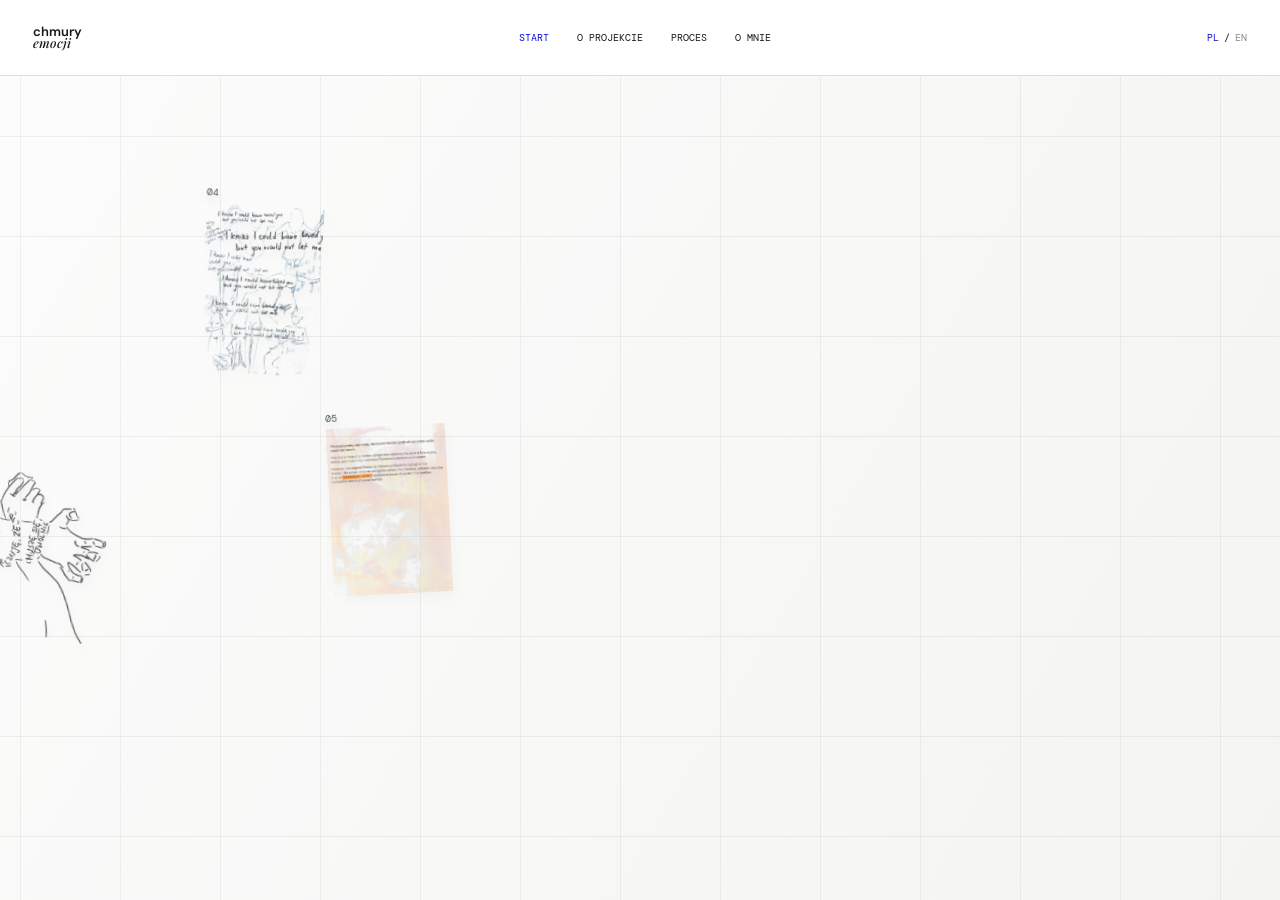
==== index.html @ e8b68620 "Initial commit" ====
<!doctype html>
<html lang="pl">
  <head>
    <meta charset="UTF-8" />
    <meta name="viewport" content="width=device-width, initial-scale=1.0" />
    <meta name="description" content="Interaktywna przestrzeń instalacji artystycznej." />
    <title>chmury emocji — start</title>
    <link rel="preconnect" href="https://fonts.googleapis.com" />
    <link rel="preconnect" href="https://fonts.gstatic.com" crossorigin />
    <link href="https://fonts.googleapis.com/css2?family=DM+Mono:wght@400;500&family=DM+Sans:opsz,wght@9..40,400;9..40,500;9..40,600&family=Playfair+Display:ital,wght@0,500;0,600;1,500&display=swap" rel="stylesheet" />
    <link rel="stylesheet" href="style.css" />
  </head>
  <body class="gallery-page" data-title-pl="chmury emocji — start" data-title-en="emotional clouds — start">
    <header class="gallery-header"><a class="logo" href="index.html">chmury<br /><em>emocji</em></a><nav><a class="active" href="index.html" data-i18n="nav-start">start</a><a href="o-projekcie.html" data-i18n="nav-about">o projekcie</a><a href="proces.html" data-i18n="nav-process">proces</a><a href="o-mnie.html" data-i18n="nav-me">o mnie</a></nav><div class="language-switch" aria-label="Wybór języka"><button type="button" data-lang="pl">PL</button><span>/</span><button type="button" data-lang="en">EN</button></div></header>
    <main class="gallery-main">
      <section class="viewport" id="viewport" aria-label="Interaktywna plansza instalacji">
        <div class="canvas" id="canvas">
          <div class="canvas-line vertical"></div><div class="canvas-line horizontal"></div>
          <button class="work w01" data-work="1" style="--x:650px;--y:430px;--w:168px;--h:238px"><img src="public/assets/works/01.png" alt="Grafika 1" /><span>01</span></button>
          <button class="work w02" data-work="2" style="--x:875px;--y:480px;--w:200px;--h:280px"><img src="public/assets/works/02.png" alt="Grafika 2" /><span>02</span></button>
          <button class="work w03" data-work="3" style="--x:1140px;--y:550px;--w:180px;--h:260px"><img src="public/assets/works/03.png" alt="Grafika 3" /><span>03</span></button>
          <button class="work w04" data-work="4" style="--x:1380px;--y:370px;--w:119px;--h:168px"><img src="public/assets/works/04.png" alt="Grafika 4" /><span>04</span></button>
          <button class="work w05" data-work="5" style="--x:1510px;--y:590px;--w:119px;--h:168px"><img src="public/assets/works/05.png" alt="Grafika 5" /><span>05</span></button>
          <button class="work w12" data-work="12" style="--x:690px;--y:1240px;--w:280px;--h:396px"><img src="public/assets/works/12.png" alt="Grafika 12" /><span>12</span></button>
          <button class="work w13" data-work="13" style="--x:1040px;--y:1400px;--w:180px;--h:254px"><img src="public/assets/works/13.png" alt="Grafika 13" /><span>13</span></button>
          <button class="work w14" data-work="14" style="--x:1300px;--y:1230px;--w:100px;--h:141px"><img src="public/assets/works/14.png" alt="Grafika 14" /><span>14</span></button>
          <button class="work w15" data-work="15" style="--x:1480px;--y:1460px;--w:84px;--h:119px"><img src="public/assets/works/15.png" alt="Grafika 15" /><span>15</span></button>
          <button class="work w16" data-work="16" style="--x:1640px;--y:1220px;--w:104px;--h:144px"><img src="public/assets/works/16.png" alt="Grafika 16" /><span>16</span></button>
          <button class="work w17" data-work="17" style="--x:1830px;--y:1390px;--w:180px;--h:260px"><img src="public/assets/works/17.png" alt="Grafika 17" /><span>17</span></button>
          <button class="work w18" data-work="18" style="--x:2080px;--y:1190px;--w:180px;--h:260px"><img src="public/assets/works/18.png" alt="Grafika 18" /><span>18</span></button>
        </div>
      </section>
    </main>
    <dialog class="work-modal" id="workModal"><button class="modal-close" aria-label="Zamknij" data-i18n-aria="close">×</button><div class="modal-work"><img id="modalImage" src="" alt="" /><div class="modal-pager"><button id="previousWork" aria-label="Poprzednia praca">‹</button><span id="pageDots"></span><button id="nextWork" aria-label="Następna praca">›</button></div></div><div class="modal-info"><p id="modalNumber" class="mono">grafika 01 / 18</p><h1 id="modalTitle" data-i18n="modal-artwork">Grafika</h1><div class="modal-description"><p id="modalText" data-i18n="modal-text">Opis pracy do uzupełnienia.</p><p id="modalDetails" data-i18n="modal-details"></p></div><p class="modal-technique" id="modalTechnique" data-i18n="modal-technique"></p></div></dialog>
    <script src="language.js"></script>
    <script src="script.js"></script>
  </body>
</html>
---- style.css ----
:root {
  --ink: #171717;
  --paper: #fff;
  --blue: #080cda;
  --line: #dedede;
  --soft: #f6f6f3;
}

* { box-sizing: border-box; }

html, body {
  min-height: 100%;
  margin: 0;
  background: var(--paper);
  color: var(--ink);
  font-family: 'DM Sans', Arial, sans-serif;
}

button { font: inherit; }

.mono {
  font: 10px 'DM Mono', monospace;
  letter-spacing: .04em;
  text-transform: uppercase;
}

.logo {
  color: var(--ink);
  font-size: 13px;
  font-weight: 600;
  line-height: .85;
  text-decoration: none;
}

.logo em, h1 em, h2 em {
  font-family: 'Playfair Display', Georgia, serif;
  font-weight: 500;
}

.gallery-page { overflow: hidden; }

.gallery-header, .info-nav {
  align-items: center;
  background: #fffffff0;
  border-bottom: 1px solid var(--line);
  display: flex;
  height: 76px;
  justify-content: space-between;
  padding: 0 33px;
}

.gallery-header {
  inset: 0 0 auto;
  position: fixed;
  z-index: 10;
  backdrop-filter: blur(7px);
}

.gallery-header nav, .info-nav nav {
  display: flex;
  gap: 28px;
  font: 10px 'DM Mono', monospace;
  text-transform: uppercase;
}

.gallery-header nav a, .info-nav nav a {
  color: var(--ink);
  text-decoration: none;
}

.gallery-header nav .active, .info-nav nav .active { color: var(--blue); }

.language-switch {
  align-items: center;
  display: flex;
  font: 10px 'DM Mono', monospace;
  gap: 5px;
}

.language-switch button {
  background: none;
  border: 0;
  color: #8a8a8a;
  cursor: pointer;
  font: inherit;
  padding: 3px 0;
}

.language-switch button.active { color: var(--blue); }

.gallery-main {
  height: 100svh;
  padding-top: 76px;
  position: relative;
}

.viewport {
  background: linear-gradient(120deg, #fcfcfc, #f4f4f2);
  cursor: grab;
  height: 100%;
  overflow: hidden;
  position: relative;
  touch-action: none;
  width: 100%;
}

.viewport.dragging { cursor: grabbing; }

.canvas {
  background-image: linear-gradient(#1111110e 1px, transparent 1px), linear-gradient(90deg, #1111110e 1px, transparent 1px);
  background-size: 100px 100px;
  height: 2600px;
  position: absolute;
  transform: translate(-1180px, -240px);
  width: 5200px;
}

.canvas-line { background: #11111115; position: absolute; }
.canvas-line.vertical { height: 100%; left: 50%; width: 1px; }
.canvas-line.horizontal { height: 1px; top: 50%; width: 100%; }

.work {
  background: transparent;
  border: 0;
  cursor: pointer;
  filter: drop-shadow(1px 5px 5px #0002);
  height: var(--h);
  left: var(--x);
  padding: 0;
  position: absolute;
  top: var(--y);
  transition: filter .2s, transform .2s;
  width: var(--w);
}

.work img {
  display: block;
  height: 100%;
  mix-blend-mode: multiply;
  object-fit: fill;
  opacity: .82;
  width: 100%;
}

.work span {
  color: #555;
  font: 10px 'DM Mono', monospace;
  left: 0;
  position: absolute;
  top: -17px;
}

.work:hover, .work:focus-visible {
  filter: drop-shadow(2px 10px 8px #0004);
  outline: 0;
  transform: scale(1.06);
  z-index: 5;
}

.work:hover img, .work:focus-visible img { opacity: 1; }
.w01 { rotate: -2deg; }.w02 { rotate: 2deg; }.w03 { rotate: -5deg; }.w04 { rotate: 4deg; }
.w05 { rotate: -3deg; }.w06 { rotate: 1deg; }.w07 { rotate: 3deg; }.w08 { rotate: -4deg; }
.w09 { rotate: 5deg; }.w10 { rotate: -2deg; }.w11 { rotate: 3deg; }.w12 { rotate: -1deg; }
.w13 { rotate: 4deg; }.w14 { rotate: -3deg; }.w15 { rotate: 2deg; }.w16 { rotate: -5deg; }
.w17 { rotate: 1deg; }.w18 { rotate: -3deg; }

.work-modal {
  background: #fff;
  border: 0;
  border-radius: 0;
  box-shadow: 0 20px 50px #0004;
  grid-template-columns: 46% 54%;
  height: min(650px, 82vh);
  padding: 0;
  width: min(1050px, 90vw);
}

.work-modal[open] { display: grid; }
.work-modal::backdrop { background: #111b; backdrop-filter: blur(3px); }

.modal-close {
  align-items: center;
  background: #fff;
  border: 0;
  color: var(--ink);
  cursor: pointer;
  display: grid;
  font: 26px/1 Arial;
  height: 34px;
  position: absolute;
  right: 14px;
  top: 14px;
  width: 34px;
  z-index: 2;
}

.modal-work {
  background: #f9f9f7;
  display: grid;
  min-width: 0;
  padding: 48px;
  place-items: center;
  position: relative;
}

.modal-work > img { max-height: 100%; max-width: 100%; object-fit: contain; }

.modal-pager {
  align-items: center;
  bottom: 27px;
  display: flex;
  gap: 14px;
  position: absolute;
  right: 28px;
}

.modal-pager button {
  background: none;
  border: 0;
  color: var(--blue);
  cursor: pointer;
  font-size: 45px;
  line-height: .5;
}

.modal-pager span { color: var(--blue); font: 18px 'DM Mono', monospace; letter-spacing: 8px; }

.modal-info { color: var(--blue); display: flex; flex-direction: column; padding: 72px 56px 40px; }
.modal-info h1 { font: 600 clamp(43px, 5vw, 72px)/.88 'DM Sans', sans-serif; letter-spacing: -.06em; margin: 15px 0 50px; }
.modal-description { font-size: 17px; line-height: 1.58; max-width: 390px; }
.modal-description p { margin: 0 0 22px; }
.modal-technique { font-size: 14px; font-weight: 500; margin-top: auto; }

.content-page { margin: auto; max-width: 1440px; }

.page-intro {
  border-bottom: 1px solid var(--line);
  display: grid;
  gap: 5vw;
  grid-template-columns: 25% 1fr;
  min-height: 66vh;
  padding: 11vw 8vw;
}

.page-intro h1, .about-copy h1 {
  font: 500 clamp(56px, 8vw, 120px)/.84 'Playfair Display', Georgia, serif;
  letter-spacing: -.07em;
  margin: 0 0 40px;
}

.page-intro div > p { font-size: 17px; line-height: 1.6; max-width: 590px; }

.project-media {
  display: grid;
  gap: 18px;
  grid-template-columns: repeat(2, minmax(0, 1fr));
  padding: 5vw 8vw 10vw;
}

.project-media figure { margin: 0; }
.project-media img { display: block; height: 360px; object-fit: cover; width: 100%; }
.project-media figcaption { font: 10px 'DM Mono', monospace; margin-top: 9px; text-transform: uppercase; }

.process-page { background: var(--soft); }
.process-page .page-intro { background: #fff; }
.process-list { list-style: none; margin: 0; padding: 0 8vw 10vw 33%; }
.process-list li { border-top: 1px solid var(--line); display: grid; gap: 30px; grid-template-columns: 42px 1fr; padding: 20px 0; }
.process-list > li > span { color: var(--blue); font: 10px 'DM Mono', monospace; padding-top: 6px; }
.process-list h2 { font-size: 20px; font-weight: 500; margin: 0 0 8px; }
.process-list p { font-size: 15px; line-height: 1.5; margin: 0; max-width: 480px; }

.about-page { display: grid; grid-template-columns: 1fr 1fr; min-height: calc(100svh - 76px); }
.portrait-placeholder { align-items: center; background: #f0f0ed; display: flex; justify-content: center; text-align: center; }
.about-copy { padding: 11vw 14%; }
.about-copy > p:not(.statement) { font-size: 16px; line-height: 1.6; max-width: 470px; }
.statement { font: italic 24px/1.35 'Playfair Display', Georgia, serif; margin-top: 36px; max-width: 450px; }

.contact-link {
  align-items: center;
  background: none;
  border: 0;
  color: var(--ink);
  cursor: pointer;
  display: flex;
  font: 10px 'DM Mono', monospace;
  gap: 13px;
  margin-top: 46px;
  padding: 0;
  text-transform: uppercase;
}

.contact-link span { font: 30px/1 'DM Sans', sans-serif; transition: transform .2s; }
.contact-link:hover span { transform: translateX(6px); }

@media (max-width: 700px) {
  .gallery-header, .info-nav { height: 68px; padding: 0 16px; }
  .gallery-header nav, .info-nav nav { gap: 13px; font-size: 8px; }
  .logo { font-size: 11px; }
  .gallery-main { padding-top: 68px; }
  .canvas { transform: translate(-1300px, -390px); }
  .work-modal { grid-template-columns: 1fr; grid-template-rows: 48% 52%; height: 86vh; width: 92vw; }
  .language-switch { font-size: 8px; gap: 4px; }
  .modal-close { right: 11px; top: 11px; }
  .modal-work { padding: 31px; }
  .modal-info { padding: 30px; }
  .modal-info h1 { font-size: 48px; margin: 11px 0 22px; }
  .modal-description { font-size: 14px; }
  .modal-technique { margin-top: 5px; }
  .page-intro { display: block; min-height: auto; padding: 28vw 8vw; }
  .page-intro > .mono { display: block; margin-bottom: 42px; }
  .page-intro h1, .about-copy h1 { font-size: 16vw; }
  .page-intro div > p { font-size: 16px; }
  .project-media { grid-template-columns: 1fr; padding: 8vw; }
  .project-media img { height: min(115vw, 440px); }
  .process-list { padding: 0 8vw 22vw; }
  .process-list li { gap: 14px; grid-template-columns: 35px 1fr; }
  .about-page { grid-template-columns: 1fr; }
  .portrait-placeholder { min-height: 430px; }
  .about-copy { padding: 20vw 8vw; }
}
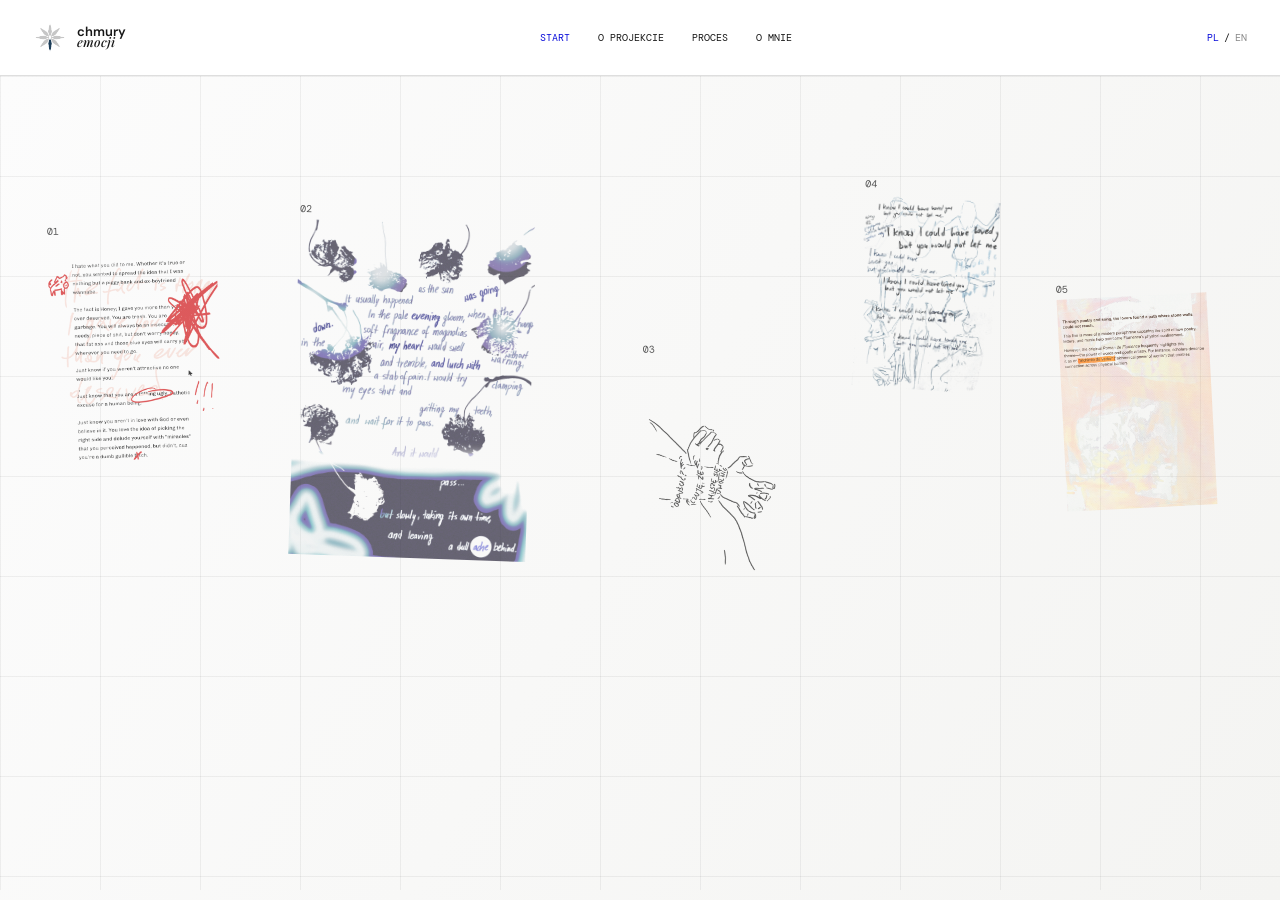
==== commit 42c4843a: "Aktualizacja strony" ====
--- a/index.html
+++ b/index.html
@@ -9,7 +9,54 @@
     <link rel="preconnect" href="https://fonts.gstatic.com" crossorigin />
     <link href="https://fonts.googleapis.com/css2?family=DM+Mono:wght@400;500&family=DM+Sans:opsz,wght@9..40,400;9..40,500;9..40,600&family=Playfair+Display:ital,wght@0,500;0,600;1,500&display=swap" rel="stylesheet" />
     <link rel="stylesheet" href="style.css" />
-  </head>
+  <style>
+    .gallery-header .logo {
+      display: grid;
+      grid-template-columns: 1.85rem auto;
+      grid-template-rows: auto auto;
+      align-items: center;
+      column-gap: 0.38rem;
+      row-gap: 0;
+    }
+
+    .gallery-header .logo::before {
+      content: "";
+      grid-column: 1;
+      grid-row: 1 / span 2;
+      display: block;
+      width: 1.85rem;
+      aspect-ratio: 1;
+      background: url("assets/plutchik-smutek.png") center / contain no-repeat;
+    }
+
+    .gallery-header .logo > span {
+      grid-column: 2;
+      grid-row: 1;
+    }
+
+    .gallery-header .logo > em {
+      grid-column: 2;
+      grid-row: 2;
+    }
+
+    @media (max-width: 680px) {
+      .gallery-header .logo {
+        grid-template-columns: 1.55rem auto;
+        column-gap: 0.3rem;
+      }
+
+      .gallery-header .logo::before {
+        width: 1.55rem;
+      }
+    }
+  </style>
+  <link rel="stylesheet" href="final-overrides.css">
+  <script defer src="final-overrides.js"></script>
+  <link rel="stylesheet" href="board-final.css">
+  <script defer src="board-final.js"></script>
+  <link rel="stylesheet" href="gallery-fixes.css">
+  <link rel="stylesheet" href="gallery-reset.css">
+</head>
   <body class="gallery-page" data-title-pl="chmury emocji — start" data-title-en="emotional clouds — start">
     <header class="gallery-header"><a class="logo" href="index.html">chmury<br /><em>emocji</em></a><nav><a class="active" href="index.html" data-i18n="nav-start">start</a><a href="o-projekcie.html" data-i18n="nav-about">o projekcie</a><a href="proces.html" data-i18n="nav-process">proces</a><a href="o-mnie.html" data-i18n="nav-me">o mnie</a></nav><div class="language-switch" aria-label="Wybór języka"><button type="button" data-lang="pl">PL</button><span>/</span><button type="button" data-lang="en">EN</button></div></header>
     <main class="gallery-main">
@@ -21,18 +68,90 @@
           <button class="work w03" data-work="3" style="--x:1140px;--y:550px;--w:180px;--h:260px"><img src="public/assets/works/03.png" alt="Grafika 3" /><span>03</span></button>
           <button class="work w04" data-work="4" style="--x:1380px;--y:370px;--w:119px;--h:168px"><img src="public/assets/works/04.png" alt="Grafika 4" /><span>04</span></button>
           <button class="work w05" data-work="5" style="--x:1510px;--y:590px;--w:119px;--h:168px"><img src="public/assets/works/05.png" alt="Grafika 5" /><span>05</span></button>
-          <button class="work w12" data-work="12" style="--x:690px;--y:1240px;--w:280px;--h:396px"><img src="public/assets/works/12.png" alt="Grafika 12" /><span>12</span></button>
-          <button class="work w13" data-work="13" style="--x:1040px;--y:1400px;--w:180px;--h:254px"><img src="public/assets/works/13.png" alt="Grafika 13" /><span>13</span></button>
-          <button class="work w14" data-work="14" style="--x:1300px;--y:1230px;--w:100px;--h:141px"><img src="public/assets/works/14.png" alt="Grafika 14" /><span>14</span></button>
-          <button class="work w15" data-work="15" style="--x:1480px;--y:1460px;--w:84px;--h:119px"><img src="public/assets/works/15.png" alt="Grafika 15" /><span>15</span></button>
-          <button class="work w16" data-work="16" style="--x:1640px;--y:1220px;--w:104px;--h:144px"><img src="public/assets/works/16.png" alt="Grafika 16" /><span>16</span></button>
-          <button class="work w17" data-work="17" style="--x:1830px;--y:1390px;--w:180px;--h:260px"><img src="public/assets/works/17.png" alt="Grafika 17" /><span>17</span></button>
-          <button class="work w18" data-work="18" style="--x:2080px;--y:1190px;--w:180px;--h:260px"><img src="public/assets/works/18.png" alt="Grafika 18" /><span>18</span></button>
         </div>
       </section>
     </main>
     <dialog class="work-modal" id="workModal"><button class="modal-close" aria-label="Zamknij" data-i18n-aria="close">×</button><div class="modal-work"><img id="modalImage" src="" alt="" /><div class="modal-pager"><button id="previousWork" aria-label="Poprzednia praca">‹</button><span id="pageDots"></span><button id="nextWork" aria-label="Następna praca">›</button></div></div><div class="modal-info"><p id="modalNumber" class="mono">grafika 01 / 18</p><h1 id="modalTitle" data-i18n="modal-artwork">Grafika</h1><div class="modal-description"><p id="modalText" data-i18n="modal-text">Opis pracy do uzupełnienia.</p><p id="modalDetails" data-i18n="modal-details"></p></div><p class="modal-technique" id="modalTechnique" data-i18n="modal-technique"></p></div></dialog>
     <script src="language.js"></script>
     <script src="script.js"></script>
-  </body>
+  <style>
+    /* Stały, widoczny od razu układ pięciu prac na tablicy — sprawdzony. */
+    #canvas {
+      position: relative !important;
+      transform: none !important;
+      width: 100% !important;
+      height: calc(100vh - 5.4rem) !important;
+      min-height: 42rem;
+      overflow: hidden !important;
+      touch-action: auto !important;
+    }
+
+    #canvas .work {
+      position: absolute !important;
+      display: block !important;
+      max-width: none !important;
+      transform: none !important;
+      pointer-events: auto !important;
+      cursor: pointer !important;
+      z-index: 2;
+    }
+
+    #canvas .work img {
+      pointer-events: none;
+    }
+
+    #canvas .w01 { left: 6% !important; top: 18% !important; width: clamp(9.5rem, 15vw, 13.5rem) !important; }
+    #canvas .w02 { left: 27% !important; top: 27% !important; width: clamp(10rem, 16vw, 14rem) !important; }
+    #canvas .w03 { left: 48% !important; top: 42% !important; width: clamp(8rem, 12vw, 11rem) !important; }
+    #canvas .w04 { left: 66% !important; top: 14% !important; width: clamp(9rem, 14vw, 12.5rem) !important; }
+    #canvas .w05 { left: 82% !important; top: 39% !important; width: clamp(8rem, 11vw, 10rem) !important; }
+
+    @media (max-width: 800px) {
+      #canvas {
+        height: calc(100vh - 4.6rem) !important;
+        min-height: 35rem;
+      }
+
+      #canvas .w01 { left: 6% !important; top: 13% !important; width: 24% !important; }
+      #canvas .w02 { left: 38% !important; top: 12% !important; width: 24% !important; }
+      #canvas .w03 { left: 70% !important; top: 16% !important; width: 20% !important; }
+      #canvas .w04 { left: 18% !important; top: 53% !important; width: 22% !important; }
+      #canvas .w05 { left: 58% !important; top: 52% !important; width: 23% !important; }
+    }
+  </style>
+
+  <script>
+    (() => {
+      const applyThirdWorkDescription = () => {
+        const language = new URLSearchParams(window.location.search).get('lang') === 'en' ? 'en' : 'pl';
+        const copy = language === 'en'
+          ? {
+              text: 'An attempt to escape a difficult emotional state, alongside a lack of belief in one’s own agency.',
+              details: 'Let it go? I feel I have to free myself.',
+              technique: 'Technique: digital graphics, print on Plexiglas.'
+            }
+          : {
+              text: 'Próba ucieczki z trudnego stanu emocjonalnego, jednoczesny brak wiary we własną sprawczość.',
+              details: 'Odpuścić? Czuję, że muszę się uwolnić.',
+              technique: 'Technika: grafika cyfrowa, druk na pleksi.'
+            };
+
+        const text = document.getElementById('modalText');
+        const details = document.getElementById('modalDetails');
+        const technique = document.getElementById('modalTechnique');
+        if (text) text.textContent = copy.text;
+        if (details) details.textContent = copy.details;
+        if (technique) technique.textContent = copy.technique;
+      };
+
+      const thirdWork = document.querySelector('#canvas .work.w03');
+      if (thirdWork) {
+        thirdWork.addEventListener('click', () => window.setTimeout(applyThirdWorkDescription, 0));
+      }
+    })();
+  </script>
+  <script src="site-overrides.js"></script>
+  <script src="gallery-fixes.js"></script>
+  <script src="gallery-reset.js"></script>
+</body>
 </html>
--- a/style.css
+++ b/style.css
@@ -96,15 +96,11 @@
 
 .viewport {
   background: linear-gradient(120deg, #fcfcfc, #f4f4f2);
-  cursor: grab;
   height: 100%;
   overflow: hidden;
   position: relative;
-  touch-action: none;
   width: 100%;
 }
-
-.viewport.dragging { cursor: grabbing; }
 
 .canvas {
   background-image: linear-gradient(#1111110e 1px, transparent 1px), linear-gradient(90deg, #1111110e 1px, transparent 1px);
@@ -267,12 +263,13 @@
 .process-list li { border-top: 1px solid var(--line); display: grid; gap: 30px; grid-template-columns: 42px 1fr; padding: 20px 0; }
 .process-list > li > span { color: var(--blue); font: 10px 'DM Mono', monospace; padding-top: 6px; }
 .process-list h2 { font-size: 20px; font-weight: 500; margin: 0 0 8px; }
-.process-list p { font-size: 15px; line-height: 1.5; margin: 0; max-width: 480px; }
+.process-list p { font-size: 15px; line-height: 1.5; margin: 0; max-width: 480px; text-wrap: pretty; }
 
 .about-page { display: grid; grid-template-columns: 1fr 1fr; min-height: calc(100svh - 76px); }
-.portrait-placeholder { align-items: center; background: #f0f0ed; display: flex; justify-content: center; text-align: center; }
+.portrait-placeholder { align-items: center; background: #f0f0ed; display: flex; justify-content: center; padding: 40px; text-align: center; }
+.portrait-placeholder img { aspect-ratio: 1; display: block; object-fit: cover; object-position: center; width: min(28vw, 340px); }
 .about-copy { padding: 11vw 14%; }
-.about-copy > p:not(.statement) { font-size: 16px; line-height: 1.6; max-width: 470px; }
+.about-copy > p:not(.statement) { font-size: 16px; line-height: 1.6; max-width: 470px; text-wrap: pretty; }
 .statement { font: italic 24px/1.35 'Playfair Display', Georgia, serif; margin-top: 36px; max-width: 450px; }
 
 .contact-link {
@@ -316,5 +313,6 @@
   .process-list li { gap: 14px; grid-template-columns: 35px 1fr; }
   .about-page { grid-template-columns: 1fr; }
   .portrait-placeholder { min-height: 430px; }
+  .portrait-placeholder img { width: min(68vw, 340px); }
   .about-copy { padding: 20vw 8vw; }
 }
--- a/final-overrides.css
+++ b/final-overrides.css
@@ -0,0 +1,104 @@
+/* Final layout refinements for the five-work interactive board. */
+:root {
+  --board-header-height: 86px;
+}
+
+.gallery-header .logo,
+header .logo {
+  display: inline-flex !important;
+  align-items: center !important;
+  gap: 0.6rem !important;
+  white-space: nowrap !important;
+}
+
+.gallery-header .logo .plutchik-icon,
+header .logo .plutchik-icon {
+  display: block !important;
+  width: 40px !important;
+  height: 40px !important;
+  min-width: 40px !important;
+  object-fit: contain !important;
+  opacity: 1 !important;
+  visibility: visible !important;
+  filter: none !important;
+  mix-blend-mode: normal !important;
+}
+
+body.gallery-page {
+  overflow: hidden !important;
+}
+
+body.gallery-page #canvas {
+  position: relative !important;
+  width: 100% !important;
+  height: calc(100vh - var(--board-header-height)) !important;
+  min-height: 560px !important;
+  overflow: hidden !important;
+  transform: none !important;
+  translate: none !important;
+  touch-action: none !important;
+  cursor: default !important;
+}
+
+body.gallery-page #canvas .work {
+  position: absolute !important;
+  display: block !important;
+  height: auto !important;
+  aspect-ratio: auto !important;
+  margin: 0 !important;
+  padding: 0 !important;
+  border: 0 !important;
+  background: transparent !important;
+  transform: none !important;
+  animation: none !important;
+  opacity: 1 !important;
+  box-shadow: none !important;
+  cursor: pointer !important;
+}
+
+body.gallery-page #canvas .work img {
+  display: block !important;
+  width: 100% !important;
+  height: auto !important;
+  max-width: 100% !important;
+  max-height: none !important;
+  object-fit: contain !important;
+  object-position: center !important;
+  aspect-ratio: auto !important;
+}
+
+body.gallery-page #canvas .work:not(.w01):not(.w02):not(.w03):not(.w04):not(.w05) {
+  display: none !important;
+}
+
+/* The widths are deliberate: images retain their original file proportions. */
+body.gallery-page #canvas .work.w01 { left: 4% !important; top: 20% !important; width: 13.2% !important; }
+body.gallery-page #canvas .work.w02 { left: 23% !important; top: 18% !important; width: 18.5% !important; }
+body.gallery-page #canvas .work.w03 { left: 51% !important; top: 34% !important; width: 11.8% !important; }
+body.gallery-page #canvas .work.w04 { left: 67% !important; top: 15% !important; width: 10.6% !important; }
+body.gallery-page #canvas .work.w05 { left: 83% !important; top: 27% !important; width: 11.7% !important; }
+
+/* A work can only be opened directly; modal navigation is intentionally absent. */
+#workModal .modal-nav,
+#workModal .modal-pagination,
+#workModal .slider-controls,
+#workModal [data-direction],
+#workModal [data-slide] {
+  display: none !important;
+}
+
+@media (max-width: 820px) {
+  :root {
+    --board-header-height: 72px;
+  }
+
+  body.gallery-page #canvas {
+    min-height: calc(100svh - var(--board-header-height)) !important;
+  }
+
+  body.gallery-page #canvas .work.w01 { left: 3% !important; top: 24% !important; width: 18% !important; }
+  body.gallery-page #canvas .work.w02 { left: 22% !important; top: 19% !important; width: 24% !important; }
+  body.gallery-page #canvas .work.w03 { left: 51% !important; top: 39% !important; width: 16% !important; }
+  body.gallery-page #canvas .work.w04 { left: 68% !important; top: 19% !important; width: 14% !important; }
+  body.gallery-page #canvas .work.w05 { left: 84% !important; top: 31% !important; width: 13% !important; }
+}
--- a/board-final.css
+++ b/board-final.css
@@ -0,0 +1,108 @@
+/* Final layout pass for the fixed five-work board. */
+:root {
+  --board-header-height: 86px;
+}
+
+body.gallery-page {
+  overflow: hidden !important;
+}
+
+.gallery-header .logo {
+  display: inline-flex !important;
+  align-items: center !important;
+  gap: 9px !important;
+  white-space: nowrap !important;
+}
+
+.gallery-header .logo .plutchik-icon {
+  display: block !important;
+  position: static !important;
+  width: 42px !important;
+  height: 42px !important;
+  min-width: 42px !important;
+  flex: 0 0 42px !important;
+  object-fit: contain !important;
+  object-position: center !important;
+  visibility: visible !important;
+  opacity: 1 !important;
+  transform: none !important;
+  filter: contrast(1.45) saturate(1.1) !important;
+}
+
+#canvas {
+  position: relative !important;
+  width: 100% !important;
+  height: calc(100vh - var(--board-header-height)) !important;
+  min-height: 590px !important;
+  overflow: hidden !important;
+  transform: none !important;
+  cursor: default !important;
+  touch-action: none !important;
+}
+
+#canvas .work {
+  position: absolute !important;
+  display: block !important;
+  height: auto !important;
+  aspect-ratio: auto !important;
+  margin: 0 !important;
+  padding: 0 !important;
+  overflow: visible !important;
+  background: transparent !important;
+  border: 0 !important;
+  transform: none !important;
+  animation: none !important;
+  cursor: pointer !important;
+  pointer-events: auto !important;
+}
+
+#canvas .work img {
+  display: block !important;
+  width: 100% !important;
+  height: auto !important;
+  min-height: 0 !important;
+  max-width: none !important;
+  max-height: none !important;
+  aspect-ratio: auto !important;
+  object-fit: contain !important;
+  object-position: center !important;
+}
+
+#canvas .work:not(.w01):not(.w02):not(.w03):not(.w04):not(.w05) {
+  display: none !important;
+}
+
+#canvas .w01 { left: 4% !important; top: 19% !important; width: 13.4% !important; z-index: 2 !important; }
+#canvas .w02 { left: 22.3% !important; top: 15% !important; width: 18.8% !important; z-index: 3 !important; }
+#canvas .w03 { left: 49.2% !important; top: 37% !important; width: 13.4% !important; z-index: 2 !important; }
+#canvas .w04 { left: 67.2% !important; top: 15% !important; width: 10.8% !important; z-index: 3 !important; }
+#canvas .w05 { left: 82.8% !important; top: 28% !important; width: 11.8% !important; z-index: 2 !important; }
+
+#workModal .work-nav,
+#workModal .modal-nav,
+#workModal .prev,
+#workModal .next,
+#workModal [data-direction] {
+  display: none !important;
+}
+
+@media (max-width: 700px) {
+  :root { --board-header-height: 76px; }
+
+  #canvas {
+    min-height: 610px !important;
+  }
+
+  .gallery-header .logo .plutchik-icon {
+    width: 34px !important;
+    height: 34px !important;
+    min-width: 34px !important;
+    flex-basis: 34px !important;
+  }
+
+  #canvas .w01 { left: 3.5% !important; top: 11% !important; width: 17% !important; }
+  #canvas .w02 { left: 21% !important; top: 22% !important; width: 23% !important; }
+  #canvas .w03 { left: 47% !important; top: 54% !important; width: 18% !important; }
+  #canvas .w04 { left: 66% !important; top: 13% !important; width: 15% !important; }
+  #canvas .w05 { left: 80% !important; top: 35% !important; width: 16% !important; }
+}
--- a/gallery-fixes.css
+++ b/gallery-fixes.css
@@ -0,0 +1,174 @@
+/* Static presentation board: five works kept at their original image ratios. */
+:root { --gallery-header-height: 86px; }
+
+.gallery-page { overflow: hidden; }
+
+.gallery-header .logo {
+  display: flex !important;
+  align-items: center !important;
+  gap: 9px !important;
+  text-decoration: none;
+}
+
+.gallery-header .logo .plutchik-logo-icon {
+  display: block !important;
+  width: 38px !important;
+  height: 38px !important;
+  min-width: 38px;
+  object-fit: contain;
+}
+
+.gallery-header .logo .plutchik-logo-label {
+  display: block;
+  line-height: .8;
+}
+
+#canvas.static-five-board {
+  position: relative !important;
+  width: 100% !important;
+  height: calc(100svh - var(--gallery-header-height)) !important;
+  min-height: 580px !important;
+  overflow: hidden !important;
+  transform: none !important;
+  touch-action: auto !important;
+  cursor: default !important;
+}
+
+#canvas.static-five-board .work {
+  position: absolute !important;
+  display: block !important;
+  box-sizing: border-box;
+  margin: 0 !important;
+  padding: 0 !important;
+  border: 0 !important;
+  background: transparent !important;
+  transform: none !important;
+  animation: none !important;
+  cursor: pointer !important;
+}
+
+#canvas.static-five-board .work img {
+  display: block !important;
+  width: 100% !important;
+  height: auto !important;
+  max-width: none !important;
+  max-height: none !important;
+  object-fit: contain !important;
+  aspect-ratio: auto !important;
+}
+
+#canvas.static-five-board .work:hover { filter: none !important; }
+
+#canvas.static-five-board .work:not(.w01):not(.w02):not(.w03):not(.w04):not(.w05) {
+  display: none !important;
+}
+
+#canvas.static-five-board .w01 { left: 5% !important; top: 10% !important; width: clamp(105px, 15vw, 190px) !important; }
+#canvas.static-five-board .w02 { left: 27% !important; top: 7% !important; width: clamp(125px, 18vw, 230px) !important; }
+#canvas.static-five-board .w03 { left: 53% !important; top: 45% !important; width: clamp(85px, 10vw, 140px) !important; }
+#canvas.static-five-board .w04 { left: 74% !important; top: 9% !important; width: clamp(110px, 14vw, 180px) !important; }
+#canvas.static-five-board .w05 { left: 75% !important; top: 54% !important; width: clamp(100px, 12vw, 160px) !important; }
+
+/* The previous modal remains in the document but is superseded by the non-navigable version below. */
+#workModal { display: none !important; }
+
+#staticWorkModal {
+  width: min(1100px, calc(100vw - 32px));
+  max-width: none;
+  padding: 0;
+  border: 0;
+  background: #fff;
+  color: #111;
+}
+
+#staticWorkModal::backdrop { background: rgba(0, 0, 0, .58); }
+
+.static-modal-shell {
+  position: relative;
+  display: grid;
+  grid-template-columns: minmax(0, 1fr) minmax(0, 1.15fr);
+  min-height: min(72vh, 720px);
+}
+
+.static-modal-art {
+  display: flex;
+  align-items: center;
+  justify-content: center;
+  padding: 48px;
+  background: #fbfaf7;
+}
+
+.static-modal-art img {
+  display: block;
+  width: 100%;
+  max-height: 620px;
+  object-fit: contain;
+}
+
+.static-modal-info {
+  display: flex;
+  min-width: 0;
+  flex-direction: column;
+  align-items: flex-start;
+  padding: 72px 64px 48px;
+}
+
+.static-modal-close {
+  position: absolute;
+  z-index: 1;
+  top: 18px;
+  right: 22px;
+  width: 36px;
+  height: 36px;
+  border: 0;
+  background: transparent;
+  color: #111;
+  font: 400 34px/1 Arial, sans-serif;
+  cursor: pointer;
+}
+
+.static-modal-kicker {
+  margin: 18px 0 26px;
+  color: #1026db;
+  font: 12px/1.2 monospace;
+  letter-spacing: .05em;
+  text-transform: uppercase;
+}
+
+.static-modal-title {
+  margin: 0 0 52px;
+  color: #1026db;
+  font-size: clamp(42px, 5.1vw, 72px);
+  line-height: .94;
+  letter-spacing: -.075em;
+}
+
+.static-modal-description,
+.static-modal-source,
+.static-modal-technique {
+  margin: 0;
+  color: #1026db;
+  font-size: 18px;
+  line-height: 1.45;
+}
+
+.static-modal-source { margin-top: 26px; }
+.static-modal-technique { margin-top: auto; padding-top: 48px; font-size: 15px; }
+
+@media (max-width: 680px) {
+  :root { --gallery-header-height: 76px; }
+  .gallery-header .logo .plutchik-logo-icon { width: 28px !important; height: 28px !important; min-width: 28px; }
+  #canvas.static-five-board { min-height: calc(100svh - var(--gallery-header-height)) !important; }
+  #canvas.static-five-board .w01 { left: 4% !important; top: 8% !important; width: 25vw !important; }
+  #canvas.static-five-board .w02 { left: 34% !important; top: 6% !important; width: 30vw !important; }
+  #canvas.static-five-board .w03 { left: 68% !important; top: 38% !important; width: 18vw !important; }
+  #canvas.static-five-board .w04 { left: 5% !important; top: 50% !important; width: 23vw !important; }
+  #canvas.static-five-board .w05 { left: 40% !important; top: 58% !important; width: 26vw !important; }
+  #staticWorkModal { width: min(100vw - 20px, 600px); }
+  .static-modal-shell { grid-template-columns: 1fr; min-height: 0; }
+  .static-modal-art { max-height: 42vh; padding: 28px; }
+  .static-modal-art img { max-height: 36vh; }
+  .static-modal-info { min-height: 0; padding: 42px 28px 32px; }
+  .static-modal-title { margin-bottom: 28px; }
+  .static-modal-technique { margin-top: 38px; padding-top: 0; }
+}
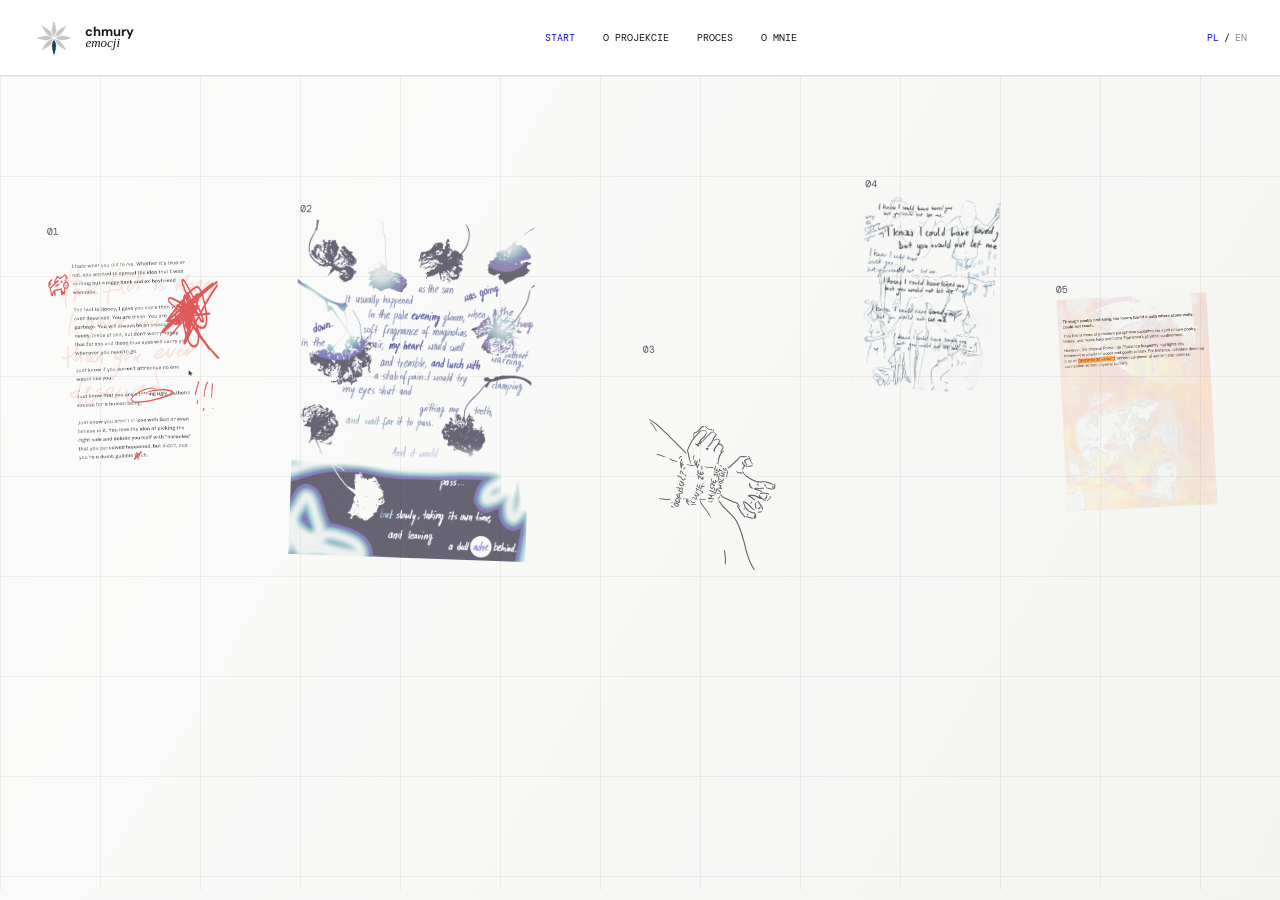
==== commit 0aa96d40: "Kolejna aktualizacja strony" ====
--- a/index.html
+++ b/index.html
@@ -127,12 +127,12 @@
         const copy = language === 'en'
           ? {
               text: 'An attempt to escape a difficult emotional state, alongside a lack of belief in one’s own agency.',
-              details: 'Let it go? I feel I have to free myself.',
+              details: '',
               technique: 'Technique: digital graphics, print on Plexiglas.'
             }
           : {
               text: 'Próba ucieczki z trudnego stanu emocjonalnego, jednoczesny brak wiary we własną sprawczość.',
-              details: 'Odpuścić? Czuję, że muszę się uwolnić.',
+              details: '',
               technique: 'Technika: grafika cyfrowa, druk na pleksi.'
             };
 
@@ -153,5 +153,7 @@
   <script src="site-overrides.js"></script>
   <script src="gallery-fixes.js"></script>
   <script src="gallery-reset.js"></script>
+  <script src="ui-fixes.js"></script>
+  <script src="final-fixes.js"></script>
 </body>
 </html>
